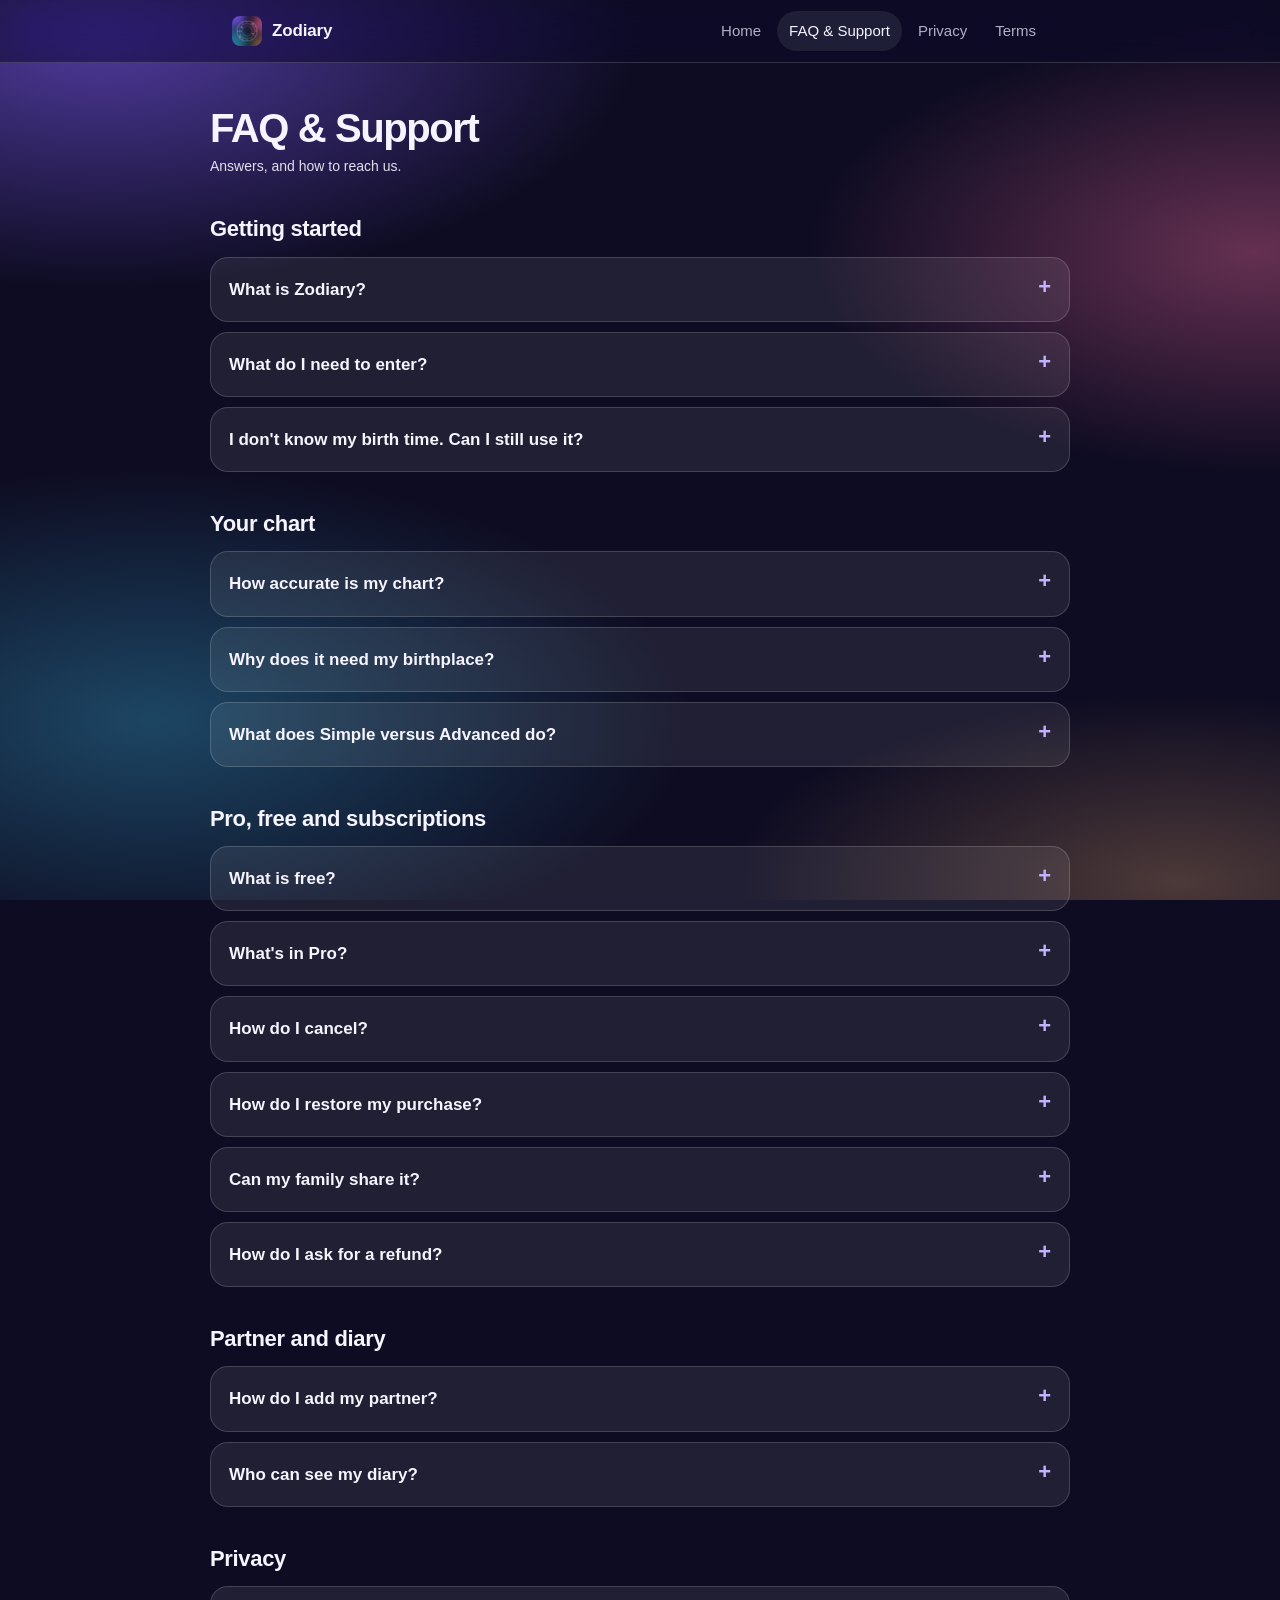
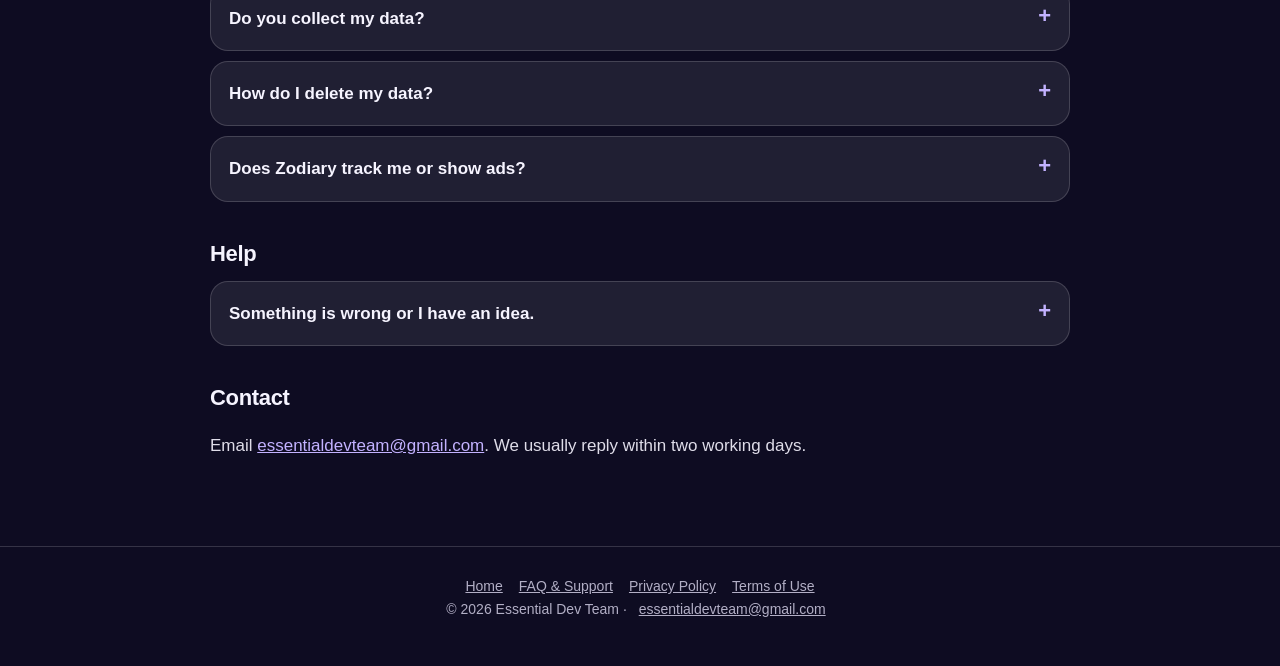
==== faq.html @ e6db09e1 "Zodiary website: home, privacy policy, terms, FAQ and support Co-Authored-By: Claude Sonnet 5.5 <nor" ====
<!doctype html>
<html lang="en"><head><meta charset="utf-8"><meta name="viewport" content="width=device-width, initial-scale=1">
<title>FAQ & Support · Zodiary</title><meta name="description" content="Answers about Zodiary: your chart, accuracy, Pro, subscriptions, partner, diary and privacy.">
<meta name="color-scheme" content="dark"><meta name="theme-color" content="#0e0c22">
<link rel="icon" href="favicon.png"><link rel="apple-touch-icon" href="icon.png"><link rel="stylesheet" href="style.css">
</head><body>
<header class="top"><div class="wrap"><a class="brand" href="index.html"><img src="icon.png" alt=""><span>Zodiary</span></a><nav><a href="index.html">Home</a><a href="faq.html" class=on>FAQ & Support</a><a href="privacy.html">Privacy</a><a href="terms.html">Terms</a></nav></div></header>
<main class="wrap doc"><h1>FAQ &amp; Support</h1><p class="meta">Answers, and how to reach us.</p><h2 id="getting-started">Getting started</h2><details><summary>What is Zodiary?</summary><p>Zodiary builds your birth chart and writes horoscopes for your day, week, month and year, with a private diary and compatibility with your partner.</p></details><details><summary>What do I need to enter?</summary><p>Your first name, birth date, birth time (if you know it) and birthplace. You can search any city or village, type coordinates, or pick the spot on a map.</p></details><details><summary>I don't know my birth time. Can I still use it?</summary><p>Yes. Turn on <em>I don't know my birth time</em>. Your planet signs stay accurate, but your rising sign and houses are approximate. You can add the time later in Profile → Edit Birth Details.</p></details><h2 id="your-chart">Your chart</h2><details><summary>How accurate is my chart?</summary><p>Planet positions are calculated with an astronomy engine, accurate to about one arcminute. The rising sign uses your birth time, birthplace and that place's time zone. If your chart differs from another app, the usual causes are a different birth time, a different house system, or sidereal versus tropical zodiac. Zodiary uses the tropical zodiac and equal houses.</p></details><details><summary>Why does it need my birthplace?</summary><p>Your rising sign and houses depend on where you were born, not just when. The birthplace also sets the time zone for your birth time.</p></details><details><summary>What does Simple versus Advanced do?</summary><p>Advanced adds exact degrees, house details and more aspects with their orbs on the Planets, Houses and Aspects tabs. The Life tab and the wheel look the same.</p></details><h2 id="pro">Pro, free and subscriptions</h2><details><summary>What is free?</summary><p>Today's horoscope and your chart on first open.</p></details><details><summary>What's in Pro?</summary><p>Weekly, monthly and yearly horoscopes, the full chart, the planner (best days, year view, Chinese zodiac), your partner's chart and compatibility, your daily diary, and asking the AI astrologer. It covers you plus one partner.</p></details><details><summary>How do I cancel?</summary><p>On your iPhone: Settings → your name → Subscriptions → Zodiary → Cancel. Do it at least 24 hours before renewal.</p></details><details><summary>How do I restore my purchase?</summary><p>Open the subscription screen and tap <em>Restore Purchases</em>.</p></details><details><summary>Can my family share it?</summary><p>Yes, where Family Sharing is enabled for the subscription, members of your Apple Family Group can use it on their own devices and set up their own chart.</p></details><details><summary>How do I ask for a refund?</summary><p>Apple handles refunds: <a href="https://reportaproblem.apple.com">reportaproblem.apple.com</a>.</p></details><h2 id="partner-and-diary">Partner and diary</h2><details><summary>How do I add my partner?</summary><p>Profile → Add Partner, or the Us tab. Zodiary supports one partner.</p></details><details><summary>Who can see my diary?</summary><p>Only you. Diary notes and moods stay on your device and are never sent to us or to the AI.</p></details><h2 id="privacy">Privacy</h2><details><summary>Do you collect my data?</summary><p>Your birth details, partner and diary stay on your device. AI requests send your birth details and question, but not your name or diary, to our server and Google's Gemini model. Anonymous usage statistics can be turned off in Profile → Settings → Privacy. See the <a href="privacy.html">Privacy Policy</a>.</p></details><details><summary>How do I delete my data?</summary><p>Delete your details in the app, or delete the app. To delete usage data tied to your phone, email us your Installation ID (Profile → Settings → Privacy).</p></details><details><summary>Does Zodiary track me or show ads?</summary><p>No. There are no ads, no tracking across other apps, and no account.</p></details><h2 id="help">Help</h2><details><summary>Something is wrong or I have an idea.</summary><p>Email <a href="mailto:essentialdevteam@gmail.com">essentialdevteam@gmail.com</a>. In the app, Profile → Settings → Report a Bug attaches a log that helps us fix it. Nothing is sent until you tap Send.</p></details><h2 id="contact">Contact</h2><p>Email <a href="mailto:essentialdevteam@gmail.com">essentialdevteam@gmail.com</a>. We usually reply within two working days.</p></main>
<footer><div class="wrap"><a href="index.html">Home</a><a href="faq.html">FAQ &amp; Support</a><a href="privacy.html">Privacy Policy</a><a href="terms.html">Terms of Use</a><br>© 2026 Essential Dev Team · <a href="mailto:essentialdevteam@gmail.com">essentialdevteam@gmail.com</a></div></footer>
</body></html>
---- style.css ----
:root{--bg:#0e0c22;--ink:#f6f4ff;--mute:rgba(236,232,255,.74);--line:rgba(255,255,255,.16);--card:rgba(255,255,255,.08);--acc:#c3b2ff;--accInk:#15122b}
*{box-sizing:border-box}html{scroll-behavior:smooth}
body{margin:0;color:var(--ink);font:17px/1.6 -apple-system,BlinkMacSystemFont,"SF Pro Text","Segoe UI",Roboto,sans-serif;background:var(--bg);min-height:100vh;
background-image:radial-gradient(60% 40% at 8% 4%,rgba(132,96,255,.55),transparent 70%),radial-gradient(50% 35% at 98% 28%,rgba(255,112,166,.36),transparent 70%),radial-gradient(60% 40% at 12% 80%,rgba(56,182,226,.34),transparent 70%),radial-gradient(50% 30% at 92% 98%,rgba(255,186,120,.26),transparent 70%);background-attachment:fixed}
a{color:var(--acc)}a:hover{opacity:.85}
.wrap{max-width:860px;margin:0 auto;padding:0 22px}
header.top{position:sticky;top:0;z-index:10;backdrop-filter:blur(22px) saturate(170%);-webkit-backdrop-filter:blur(22px) saturate(170%);background:rgba(14,12,34,.55);border-bottom:1px solid var(--line)}
header.top .wrap{display:flex;align-items:center;justify-content:space-between;gap:14px;height:62px}
.brand{display:flex;align-items:center;gap:10px;color:var(--ink);text-decoration:none;font-weight:650;letter-spacing:-.01em}
.brand img{width:30px;height:30px;border-radius:8px}
nav{display:flex;gap:4px;flex-wrap:wrap}nav a{color:var(--mute);text-decoration:none;padding:8px 12px;border-radius:999px;font-size:15px}
nav a.on,nav a:hover{color:var(--ink);background:var(--card)}
.hero{text-align:center;padding:72px 0 36px}
.hero .icon{width:112px;height:112px;border-radius:26px;box-shadow:0 18px 50px rgba(0,0,0,.45)}
h1{font-size:clamp(34px,6vw,54px);line-height:1.05;letter-spacing:-.035em;margin:24px 0 10px}
h1 span{display:block;color:var(--acc)}
.lead{font-size:20px;color:var(--mute);max-width:620px;margin:0 auto 26px}
.btn{display:inline-block;padding:14px 26px;border-radius:999px;background:var(--ink);color:var(--accInk);font-weight:650;text-decoration:none}
.btn.ghost{background:var(--card);color:var(--ink);border:1px solid var(--line);margin-left:8px}
.note{color:var(--mute);font-size:14px;margin-top:18px}
.grid{display:grid;grid-template-columns:repeat(auto-fit,minmax(240px,1fr));gap:14px;margin:18px 0 40px}
.card{background:var(--card);border:1px solid var(--line);border-radius:24px;padding:20px 22px;backdrop-filter:blur(20px);-webkit-backdrop-filter:blur(20px);box-shadow:inset 0 1px 0 rgba(255,255,255,.22)}
.card h3{margin:.2em 0 .3em;font-size:19px;letter-spacing:-.01em}.card p{margin:0;color:var(--mute);font-size:15.5px}
.pro{font-size:11px;font-weight:700;letter-spacing:.08em;padding:2px 8px;border-radius:999px;background:var(--acc);color:var(--accInk);vertical-align:middle}
h2{font-size:28px;letter-spacing:-.025em;margin:44px 0 12px}
main.doc{padding:44px 0 70px}main.doc h1{font-size:40px;margin:0 0 6px}main.doc h2{font-size:22px;margin:34px 0 8px;letter-spacing:-.015em}
main.doc p,main.doc li{color:rgba(246,244,255,.9)}main.doc li{margin:5px 0}
.meta{color:var(--mute);font-size:14px;margin:0 0 24px}
table{width:100%;border-collapse:collapse;margin:12px 0;font-size:15px}th,td{text-align:left;padding:10px 12px;border-bottom:1px solid var(--line);vertical-align:top}th{color:var(--mute);font-weight:600}
details{background:var(--card);border:1px solid var(--line);border-radius:18px;padding:4px 18px;margin:10px 0}
summary{cursor:pointer;font-weight:620;padding:14px 0;list-style:none}summary::-webkit-details-marker{display:none}
summary::after{content:"+";float:right;color:var(--acc);font-size:22px;line-height:1}details[open] summary::after{content:"–"}
details p{margin:0 0 16px;color:var(--mute)}
.toc{display:flex;flex-wrap:wrap;gap:8px;margin:0 0 20px}.toc a{font-size:14px;padding:6px 12px;border-radius:999px;background:var(--card);border:1px solid var(--line);text-decoration:none;color:var(--ink)}
footer{border-top:1px solid var(--line);padding:28px 0 46px;color:var(--mute);font-size:14px;text-align:center}footer a{color:var(--mute);margin:0 8px}
code{background:rgba(255,255,255,.1);padding:2px 6px;border-radius:6px;font-size:.92em}
@media (max-width:560px){nav a{padding:6px 9px;font-size:14px}.hero{padding-top:48px}.btn.ghost{margin:10px 0 0}}
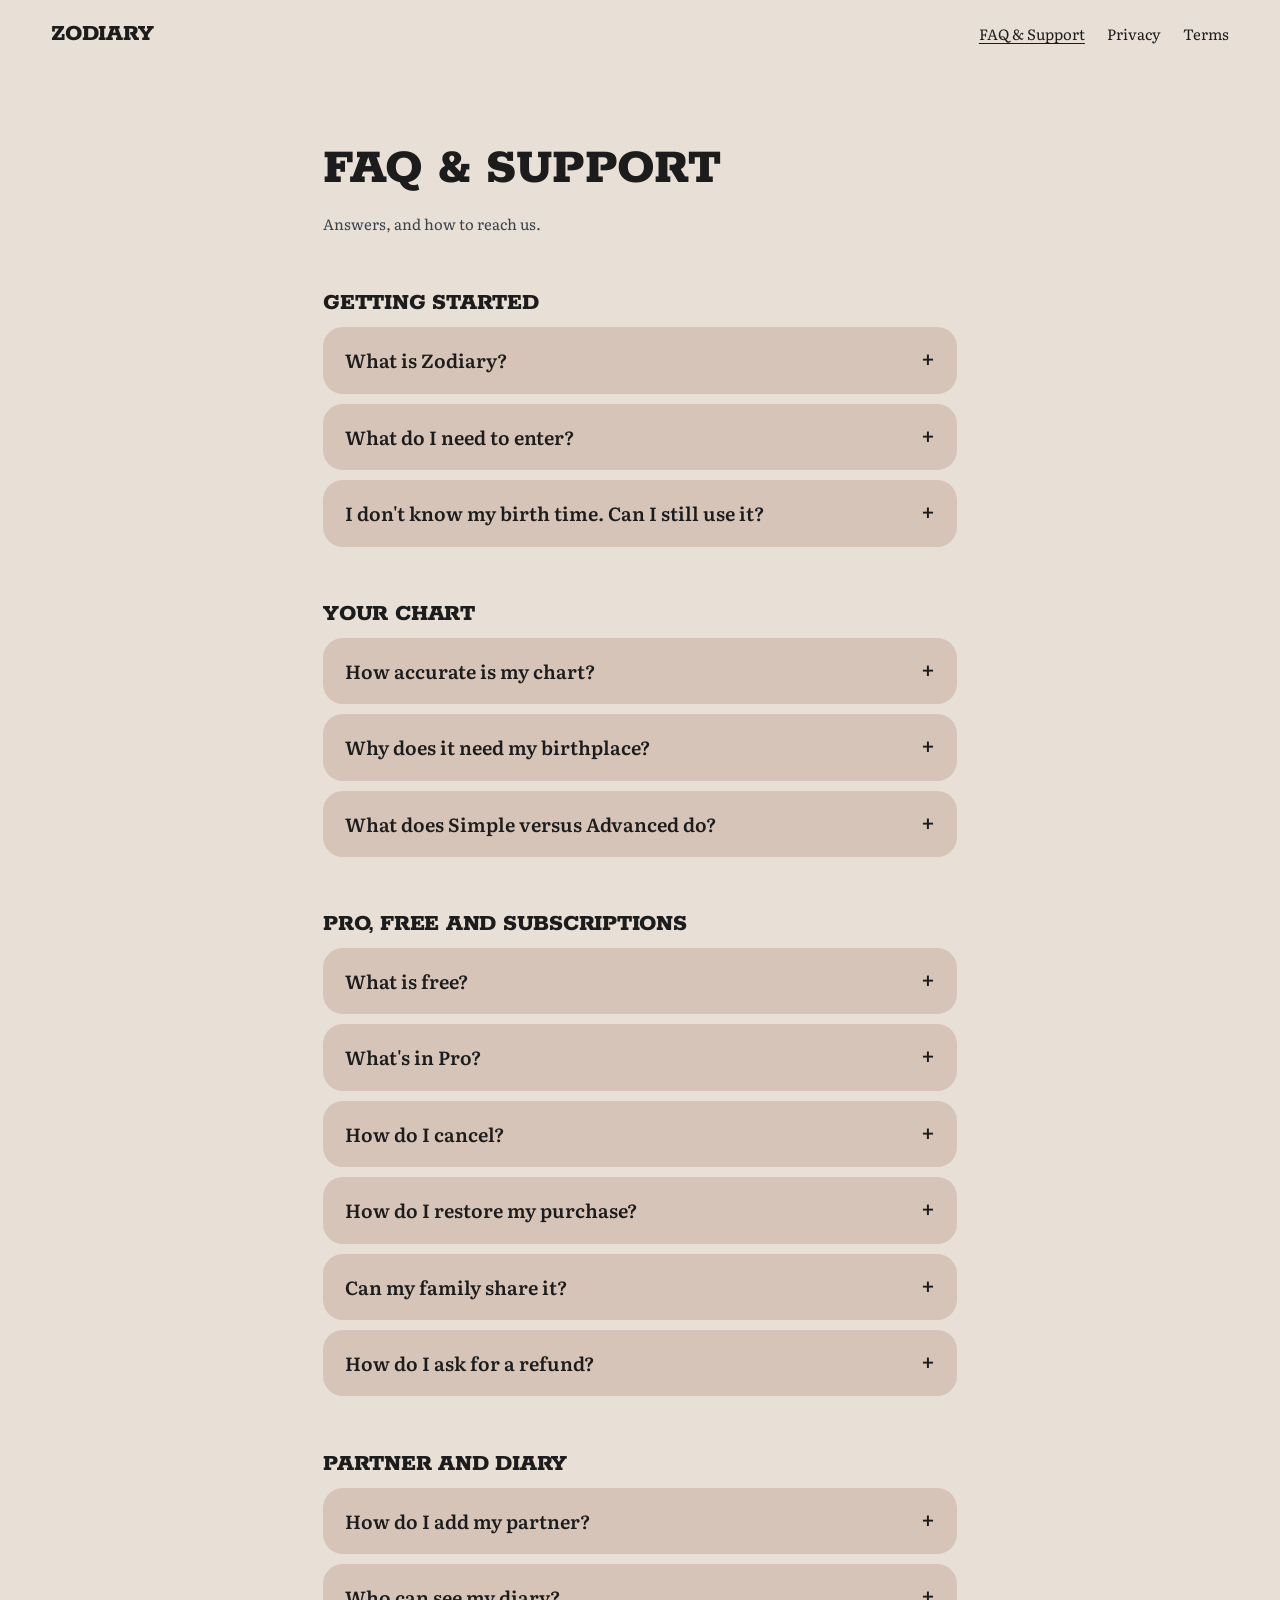
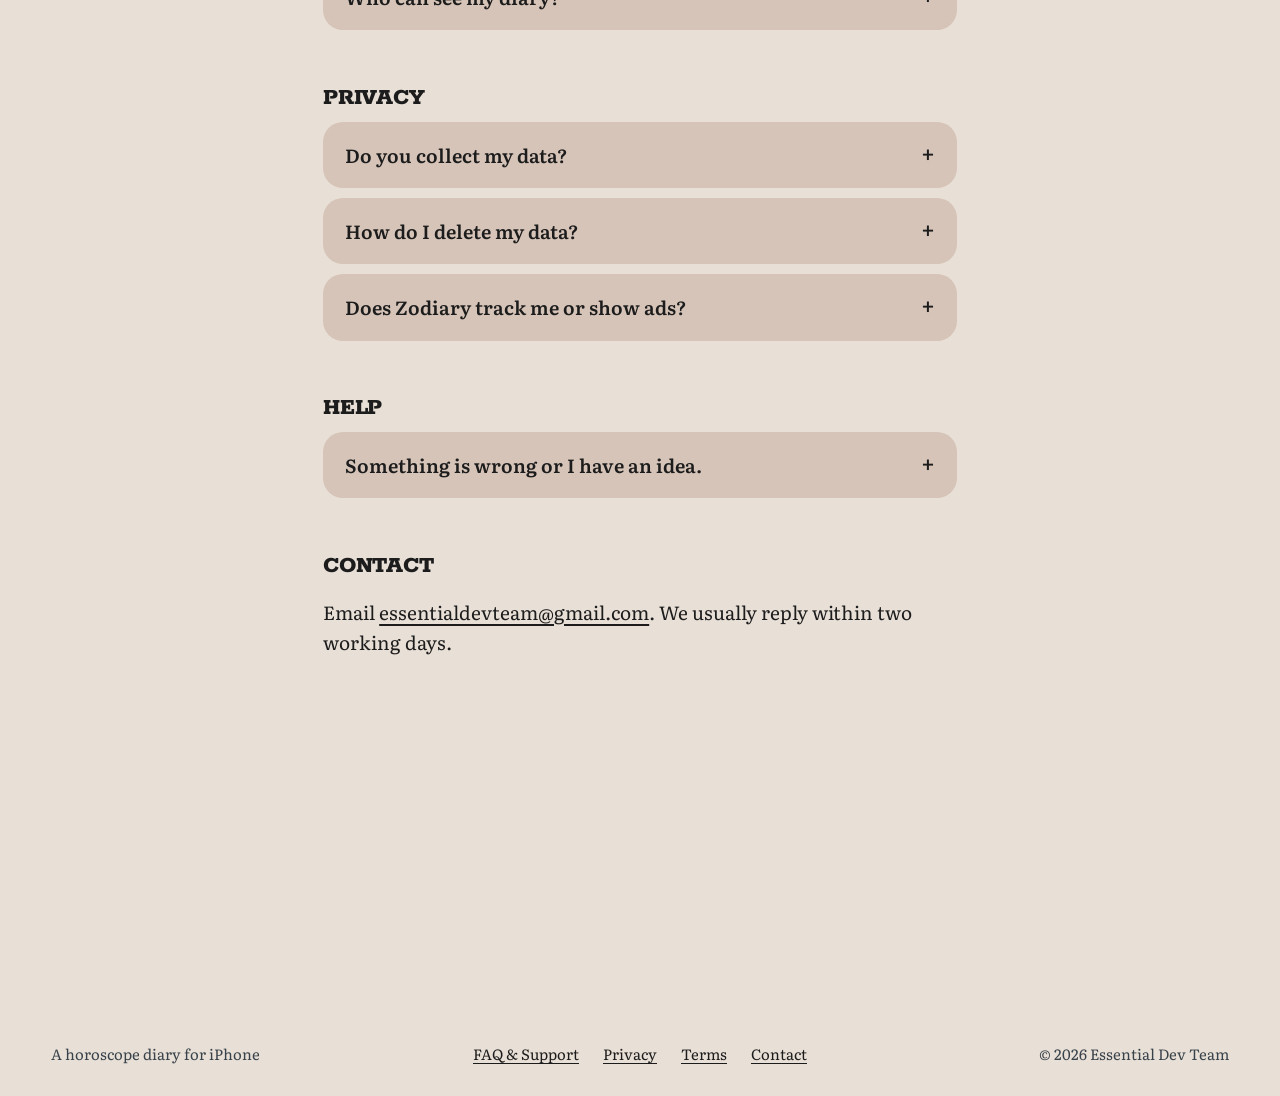
==== commit 8b0d2e75: "Redesign: split-stage landing with real app screenshots, live sign finder, motion; legal pages resty" ====
--- a/faq.html
+++ b/faq.html
@@ -1,10 +1,12 @@
 <!doctype html>
 <html lang="en"><head><meta charset="utf-8"><meta name="viewport" content="width=device-width, initial-scale=1">
-<title>FAQ & Support · Zodiary</title><meta name="description" content="Answers about Zodiary: your chart, accuracy, Pro, subscriptions, partner, diary and privacy.">
-<meta name="color-scheme" content="dark"><meta name="theme-color" content="#0e0c22">
-<link rel="icon" href="favicon.png"><link rel="apple-touch-icon" href="icon.png"><link rel="stylesheet" href="style.css">
+<title>FAQ & Support · Zodiary</title><meta name="description" content="Answers about Zodiary: your chart, accuracy, Pro, subscriptions, partner, diary and privacy."><meta name="theme-color" content="#e8dfd6">
+<link rel="icon" href="favicon.png"><link rel="apple-touch-icon" href="icon.png">
+<link rel="preconnect" href="https://fonts.googleapis.com"><link rel="preconnect" href="https://fonts.gstatic.com" crossorigin>
+<link href="https://fonts.googleapis.com/css2?family=Rokkitt:wght@800&family=Literata:ital,wght@0,400;0,600;1,400&display=swap" rel="stylesheet">
+<link rel="stylesheet" href="style.css">
 </head><body>
-<header class="top"><div class="wrap"><a class="brand" href="index.html"><img src="icon.png" alt=""><span>Zodiary</span></a><nav><a href="index.html">Home</a><a href="faq.html" class=on>FAQ & Support</a><a href="privacy.html">Privacy</a><a href="terms.html">Terms</a></nav></div></header>
-<main class="wrap doc"><h1>FAQ &amp; Support</h1><p class="meta">Answers, and how to reach us.</p><h2 id="getting-started">Getting started</h2><details><summary>What is Zodiary?</summary><p>Zodiary builds your birth chart and writes horoscopes for your day, week, month and year, with a private diary and compatibility with your partner.</p></details><details><summary>What do I need to enter?</summary><p>Your first name, birth date, birth time (if you know it) and birthplace. You can search any city or village, type coordinates, or pick the spot on a map.</p></details><details><summary>I don't know my birth time. Can I still use it?</summary><p>Yes. Turn on <em>I don't know my birth time</em>. Your planet signs stay accurate, but your rising sign and houses are approximate. You can add the time later in Profile → Edit Birth Details.</p></details><h2 id="your-chart">Your chart</h2><details><summary>How accurate is my chart?</summary><p>Planet positions are calculated with an astronomy engine, accurate to about one arcminute. The rising sign uses your birth time, birthplace and that place's time zone. If your chart differs from another app, the usual causes are a different birth time, a different house system, or sidereal versus tropical zodiac. Zodiary uses the tropical zodiac and equal houses.</p></details><details><summary>Why does it need my birthplace?</summary><p>Your rising sign and houses depend on where you were born, not just when. The birthplace also sets the time zone for your birth time.</p></details><details><summary>What does Simple versus Advanced do?</summary><p>Advanced adds exact degrees, house details and more aspects with their orbs on the Planets, Houses and Aspects tabs. The Life tab and the wheel look the same.</p></details><h2 id="pro">Pro, free and subscriptions</h2><details><summary>What is free?</summary><p>Today's horoscope and your chart on first open.</p></details><details><summary>What's in Pro?</summary><p>Weekly, monthly and yearly horoscopes, the full chart, the planner (best days, year view, Chinese zodiac), your partner's chart and compatibility, your daily diary, and asking the AI astrologer. It covers you plus one partner.</p></details><details><summary>How do I cancel?</summary><p>On your iPhone: Settings → your name → Subscriptions → Zodiary → Cancel. Do it at least 24 hours before renewal.</p></details><details><summary>How do I restore my purchase?</summary><p>Open the subscription screen and tap <em>Restore Purchases</em>.</p></details><details><summary>Can my family share it?</summary><p>Yes, where Family Sharing is enabled for the subscription, members of your Apple Family Group can use it on their own devices and set up their own chart.</p></details><details><summary>How do I ask for a refund?</summary><p>Apple handles refunds: <a href="https://reportaproblem.apple.com">reportaproblem.apple.com</a>.</p></details><h2 id="partner-and-diary">Partner and diary</h2><details><summary>How do I add my partner?</summary><p>Profile → Add Partner, or the Us tab. Zodiary supports one partner.</p></details><details><summary>Who can see my diary?</summary><p>Only you. Diary notes and moods stay on your device and are never sent to us or to the AI.</p></details><h2 id="privacy">Privacy</h2><details><summary>Do you collect my data?</summary><p>Your birth details, partner and diary stay on your device. AI requests send your birth details and question, but not your name or diary, to our server and Google's Gemini model. Anonymous usage statistics can be turned off in Profile → Settings → Privacy. See the <a href="privacy.html">Privacy Policy</a>.</p></details><details><summary>How do I delete my data?</summary><p>Delete your details in the app, or delete the app. To delete usage data tied to your phone, email us your Installation ID (Profile → Settings → Privacy).</p></details><details><summary>Does Zodiary track me or show ads?</summary><p>No. There are no ads, no tracking across other apps, and no account.</p></details><h2 id="help">Help</h2><details><summary>Something is wrong or I have an idea.</summary><p>Email <a href="mailto:essentialdevteam@gmail.com">essentialdevteam@gmail.com</a>. In the app, Profile → Settings → Report a Bug attaches a log that helps us fix it. Nothing is sent until you tap Send.</p></details><h2 id="contact">Contact</h2><p>Email <a href="mailto:essentialdevteam@gmail.com">essentialdevteam@gmail.com</a>. We usually reply within two working days.</p></main>
-<footer><div class="wrap"><a href="index.html">Home</a><a href="faq.html">FAQ &amp; Support</a><a href="privacy.html">Privacy Policy</a><a href="terms.html">Terms of Use</a><br>© 2026 Essential Dev Team · <a href="mailto:essentialdevteam@gmail.com">essentialdevteam@gmail.com</a></div></footer>
+<header class="bar"><a class="mark" href="./">Zodiary</a><nav aria-label="Main"><a href="faq.html" aria-current="page">FAQ &amp; Support</a><a href="privacy.html">Privacy</a><a href="terms.html">Terms</a></nav></header>
+<main class="doc"><h1>FAQ &amp; Support</h1><p class="meta">Answers, and how to reach us.</p><h2 id="getting-started">Getting started</h2><details><summary>What is Zodiary?</summary><p>Zodiary builds your birth chart and writes horoscopes for your day, week, month and year, with a private diary and compatibility with your partner.</p></details><details><summary>What do I need to enter?</summary><p>Your first name, birth date, birth time (if you know it) and birthplace. You can search any city or village, type coordinates, or pick the spot on a map.</p></details><details><summary>I don't know my birth time. Can I still use it?</summary><p>Yes. Turn on <em>I don't know my birth time</em>. Your planet signs stay accurate, but your rising sign and houses are approximate. You can add the time later in Profile → Edit Birth Details.</p></details><h2 id="your-chart">Your chart</h2><details><summary>How accurate is my chart?</summary><p>Planet positions are calculated with an astronomy engine, accurate to about one arcminute. The rising sign uses your birth time, birthplace and that place's time zone. If your chart differs from another app, the usual causes are a different birth time, a different house system, or sidereal versus tropical zodiac. Zodiary uses the tropical zodiac and equal houses.</p></details><details><summary>Why does it need my birthplace?</summary><p>Your rising sign and houses depend on where you were born, not just when. The birthplace also sets the time zone for your birth time.</p></details><details><summary>What does Simple versus Advanced do?</summary><p>Advanced adds exact degrees, house details and more aspects with their orbs on the Planets, Houses and Aspects tabs. The Life tab and the wheel look the same.</p></details><h2 id="pro">Pro, free and subscriptions</h2><details><summary>What is free?</summary><p>Today's horoscope and your chart on first open.</p></details><details><summary>What's in Pro?</summary><p>Weekly, monthly and yearly horoscopes, the full chart, the planner (best days, year view, Chinese zodiac), your partner's chart and compatibility, your daily diary, and asking the AI astrologer. It covers you plus one partner.</p></details><details><summary>How do I cancel?</summary><p>On your iPhone: Settings → your name → Subscriptions → Zodiary → Cancel. Do it at least 24 hours before renewal.</p></details><details><summary>How do I restore my purchase?</summary><p>Open the subscription screen and tap <em>Restore Purchases</em>.</p></details><details><summary>Can my family share it?</summary><p>Yes, where Family Sharing is enabled for the subscription, members of your Apple Family Group can use it on their own devices and set up their own chart.</p></details><details><summary>How do I ask for a refund?</summary><p>Apple handles refunds: <a href="https://reportaproblem.apple.com">reportaproblem.apple.com</a>.</p></details><h2 id="partner-and-diary">Partner and diary</h2><details><summary>How do I add my partner?</summary><p>Profile → Add Partner, or the Us tab. Zodiary supports one partner.</p></details><details><summary>Who can see my diary?</summary><p>Only you. Diary notes and moods stay on your device and are never sent to us or to the AI.</p></details><h2 id="privacy">Privacy</h2><details><summary>Do you collect my data?</summary><p>Your birth details, partner and diary stay on your device. AI requests send your birth details and question, but not your name or diary, to our server and Google's Gemini model. Anonymous usage statistics can be turned off in Profile → Settings → Privacy. See the <a href="privacy.html">Privacy Policy</a>.</p></details><details><summary>How do I delete my data?</summary><p>Delete your details in the app, or delete the app. To delete usage data tied to your phone, email us your Installation ID (Profile → Settings → Privacy).</p></details><details><summary>Does Zodiary track me or show ads?</summary><p>No. There are no ads, no tracking across other apps, and no account.</p></details><h2 id="help">Help</h2><details><summary>Something is wrong or I have an idea.</summary><p>Email <a href="mailto:essentialdevteam@gmail.com">essentialdevteam@gmail.com</a>.</p></details><h2 id="contact">Contact</h2><p>Email <a href="mailto:essentialdevteam@gmail.com">essentialdevteam@gmail.com</a>. We usually reply within two working days.</p></main>
+<footer class="foot"><span>A horoscope diary for iPhone</span><nav aria-label="Footer"><a href="faq.html">FAQ &amp; Support</a><a href="privacy.html">Privacy</a><a href="terms.html">Terms</a><a href="mailto:essentialdevteam@gmail.com">Contact</a></nav><span>&copy; 2026 Essential Dev Team</span></footer>
 </body></html>
--- a/style.css
+++ b/style.css
@@ -1,37 +1,49 @@
-:root{--bg:#0e0c22;--ink:#f6f4ff;--mute:rgba(236,232,255,.74);--line:rgba(255,255,255,.16);--card:rgba(255,255,255,.08);--acc:#c3b2ff;--accInk:#15122b}
-*{box-sizing:border-box}html{scroll-behavior:smooth}
-body{margin:0;color:var(--ink);font:17px/1.6 -apple-system,BlinkMacSystemFont,"SF Pro Text","Segoe UI",Roboto,sans-serif;background:var(--bg);min-height:100vh;
-background-image:radial-gradient(60% 40% at 8% 4%,rgba(132,96,255,.55),transparent 70%),radial-gradient(50% 35% at 98% 28%,rgba(255,112,166,.36),transparent 70%),radial-gradient(60% 40% at 12% 80%,rgba(56,182,226,.34),transparent 70%),radial-gradient(50% 30% at 92% 98%,rgba(255,186,120,.26),transparent 70%);background-attachment:fixed}
-a{color:var(--acc)}a:hover{opacity:.85}
-.wrap{max-width:860px;margin:0 auto;padding:0 22px}
-header.top{position:sticky;top:0;z-index:10;backdrop-filter:blur(22px) saturate(170%);-webkit-backdrop-filter:blur(22px) saturate(170%);background:rgba(14,12,34,.55);border-bottom:1px solid var(--line)}
-header.top .wrap{display:flex;align-items:center;justify-content:space-between;gap:14px;height:62px}
-.brand{display:flex;align-items:center;gap:10px;color:var(--ink);text-decoration:none;font-weight:650;letter-spacing:-.01em}
-.brand img{width:30px;height:30px;border-radius:8px}
-nav{display:flex;gap:4px;flex-wrap:wrap}nav a{color:var(--mute);text-decoration:none;padding:8px 12px;border-radius:999px;font-size:15px}
-nav a.on,nav a:hover{color:var(--ink);background:var(--card)}
-.hero{text-align:center;padding:72px 0 36px}
-.hero .icon{width:112px;height:112px;border-radius:26px;box-shadow:0 18px 50px rgba(0,0,0,.45)}
-h1{font-size:clamp(34px,6vw,54px);line-height:1.05;letter-spacing:-.035em;margin:24px 0 10px}
-h1 span{display:block;color:var(--acc)}
-.lead{font-size:20px;color:var(--mute);max-width:620px;margin:0 auto 26px}
-.btn{display:inline-block;padding:14px 26px;border-radius:999px;background:var(--ink);color:var(--accInk);font-weight:650;text-decoration:none}
-.btn.ghost{background:var(--card);color:var(--ink);border:1px solid var(--line);margin-left:8px}
-.note{color:var(--mute);font-size:14px;margin-top:18px}
-.grid{display:grid;grid-template-columns:repeat(auto-fit,minmax(240px,1fr));gap:14px;margin:18px 0 40px}
-.card{background:var(--card);border:1px solid var(--line);border-radius:24px;padding:20px 22px;backdrop-filter:blur(20px);-webkit-backdrop-filter:blur(20px);box-shadow:inset 0 1px 0 rgba(255,255,255,.22)}
-.card h3{margin:.2em 0 .3em;font-size:19px;letter-spacing:-.01em}.card p{margin:0;color:var(--mute);font-size:15.5px}
-.pro{font-size:11px;font-weight:700;letter-spacing:.08em;padding:2px 8px;border-radius:999px;background:var(--acc);color:var(--accInk);vertical-align:middle}
-h2{font-size:28px;letter-spacing:-.025em;margin:44px 0 12px}
-main.doc{padding:44px 0 70px}main.doc h1{font-size:40px;margin:0 0 6px}main.doc h2{font-size:22px;margin:34px 0 8px;letter-spacing:-.015em}
-main.doc p,main.doc li{color:rgba(246,244,255,.9)}main.doc li{margin:5px 0}
-.meta{color:var(--mute);font-size:14px;margin:0 0 24px}
-table{width:100%;border-collapse:collapse;margin:12px 0;font-size:15px}th,td{text-align:left;padding:10px 12px;border-bottom:1px solid var(--line);vertical-align:top}th{color:var(--mute);font-weight:600}
-details{background:var(--card);border:1px solid var(--line);border-radius:18px;padding:4px 18px;margin:10px 0}
-summary{cursor:pointer;font-weight:620;padding:14px 0;list-style:none}summary::-webkit-details-marker{display:none}
-summary::after{content:"+";float:right;color:var(--acc);font-size:22px;line-height:1}details[open] summary::after{content:"–"}
-details p{margin:0 0 16px;color:var(--mute)}
-.toc{display:flex;flex-wrap:wrap;gap:8px;margin:0 0 20px}.toc a{font-size:14px;padding:6px 12px;border-radius:999px;background:var(--card);border:1px solid var(--line);text-decoration:none;color:var(--ink)}
-footer{border-top:1px solid var(--line);padding:28px 0 46px;color:var(--mute);font-size:14px;text-align:center}footer a{color:var(--mute);margin:0 8px}
-code{background:rgba(255,255,255,.1);padding:2px 6px;border-radius:6px;font-size:.92em}
-@media (max-width:560px){nav a{padding:6px 9px;font-size:14px}.hero{padding-top:48px}.btn.ghost{margin:10px 0 0}}
+/* Zodiary site: shared tokens, legal pages */
+:root{
+  --bg:#a6b3bc; --surface:#b2bdc5; --paper:#e8dfd6; --ink:#1c1c1c; --muted:#38424a;
+  --accent:#2c3620; --accent-ink:#e3e2da;
+  --f2:#b7c8be; --f3:#d6c4b8; --f4:#2c3620;
+  --r:28px; --m:clamp(20px,4vw,56px);
+  --display:"Rokkitt","Rockwell","Roboto Slab",Georgia,serif;
+  --text:"Literata",Charter,"Iowan Old Style",Georgia,serif;
+  --s-small:clamp(.875rem,.85rem + .1vw,.9375rem);
+  --s-body:clamp(1.0625rem,1rem + .3vw,1.1875rem);
+  --s-lead:clamp(1.25rem,1.1rem + .7vw,1.5rem);
+  --s-head:clamp(2rem,1.3rem + 2.6vw,3.25rem);
+  --s-display:clamp(3rem,7vw,6.5rem);
+    --ease:cubic-bezier(.2,.7,.2,1);
+}
+*{box-sizing:border-box}
+html{scroll-behavior:smooth;-webkit-text-size-adjust:100%}
+body{margin:0;background:var(--paper);color:var(--ink);font:400 var(--s-body)/1.6 var(--text);-webkit-font-smoothing:antialiased}
+img{display:block;max-width:100%}
+a{color:inherit;text-underline-offset:.2em;text-decoration-thickness:.08em}
+a:hover{text-decoration-color:var(--accent)}
+:focus-visible{outline:3px solid var(--accent);outline-offset:3px;border-radius:6px}
+::selection{background:var(--accent);color:var(--accent-ink)}
+.display,h1,h2,h3{font-family:var(--display);font-weight:800;text-transform:uppercase;letter-spacing:-.01em;line-height:.95;margin:0}
+.btn{display:inline-block;background:var(--accent);color:var(--accent-ink);font:600 var(--s-body)/1 var(--text);padding:18px 30px;border-radius:999px;border:0;text-decoration:none;cursor:pointer;transition:transform .25s var(--ease),background .25s}
+.btn:hover{background:#3b4829}.btn:active{transform:scale(.97)}
+.small{font-size:var(--s-small);color:var(--muted)}
+/* legal pages */
+.bar{display:flex;justify-content:space-between;align-items:baseline;gap:20px;padding:22px var(--m);flex-wrap:wrap}
+.bar .mark{font:800 var(--s-lead)/1 var(--display);text-transform:uppercase;text-decoration:none;letter-spacing:-.01em}
+.bar nav{display:flex;gap:22px;flex-wrap:wrap;font-size:var(--s-small)}
+.bar nav a{text-decoration:none}.bar nav a:hover,.bar nav a[aria-current]{text-decoration:underline}
+main.doc{max-width:46rem;margin:0 auto;padding:clamp(32px,6vw,84px) var(--m) 96px}
+main.doc h1{font-size:var(--s-head);margin:0 0 .35em}
+main.doc h2{font-size:var(--s-lead);margin:2.3em 0 .5em;line-height:1}
+main.doc p,main.doc li{max-width:62ch}
+main.doc li{margin:.4em 0}
+.meta{color:var(--muted);font-size:var(--s-small);margin:0 0 2em}
+.toc{display:flex;flex-wrap:wrap;gap:8px;margin:0 0 1.5em}.toc a{font-size:var(--s-small);padding:8px 14px;border-radius:999px;background:var(--f3);text-decoration:none}.toc a:hover{background:var(--f2)}
+table{width:100%;border-collapse:collapse;margin:1em 0;font-size:var(--s-small)}th,td{text-align:left;padding:10px 12px;border-bottom:1px solid rgba(0,0,0,.16);vertical-align:top}th{color:var(--muted)}
+details{background:var(--f3);border-radius:20px;padding:2px 22px;margin:10px 0}
+details[open]{background:var(--f2)}
+summary{cursor:pointer;font-weight:600;padding:16px 0;list-style:none}summary::-webkit-details-marker{display:none}
+summary::after{content:"+";float:right;font-size:1.5rem;line-height:1}details[open] summary::after{content:"–"}
+details p{margin:0 0 18px;color:var(--muted)}
+.foot{padding:30vh var(--m) 30px;display:grid;grid-template-columns:1fr auto 1fr;gap:20px;font-size:var(--s-small);color:var(--muted)}
+.foot nav{display:flex;gap:24px;flex-wrap:wrap;justify-content:center}.foot nav a{color:var(--ink)}.foot span:last-child{text-align:right}
+@media(max-width:700px){.foot{grid-template-columns:1fr;padding-top:20vh;gap:8px}.foot nav{justify-content:flex-start}.foot span:last-child{text-align:left}}
+@media(prefers-reduced-motion:reduce){*{transition:none!important;animation:none!important}html{scroll-behavior:auto}}
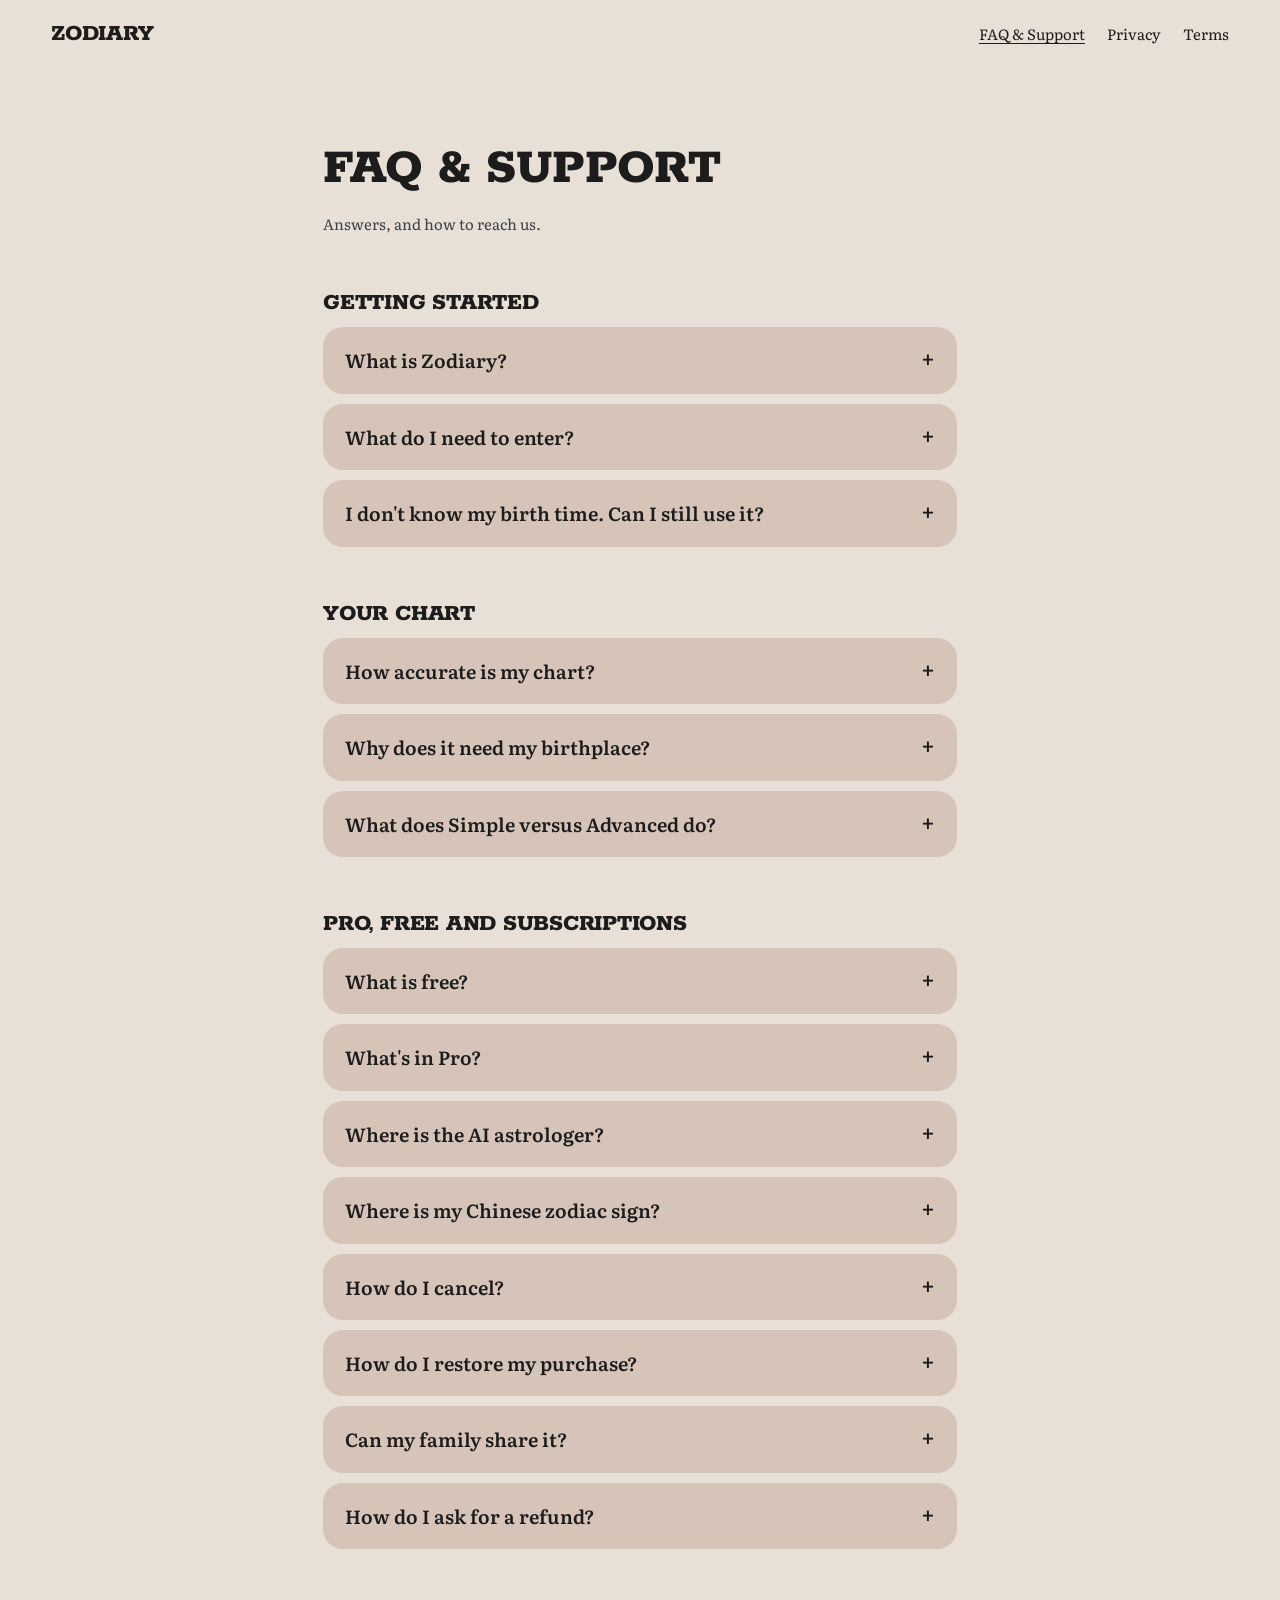
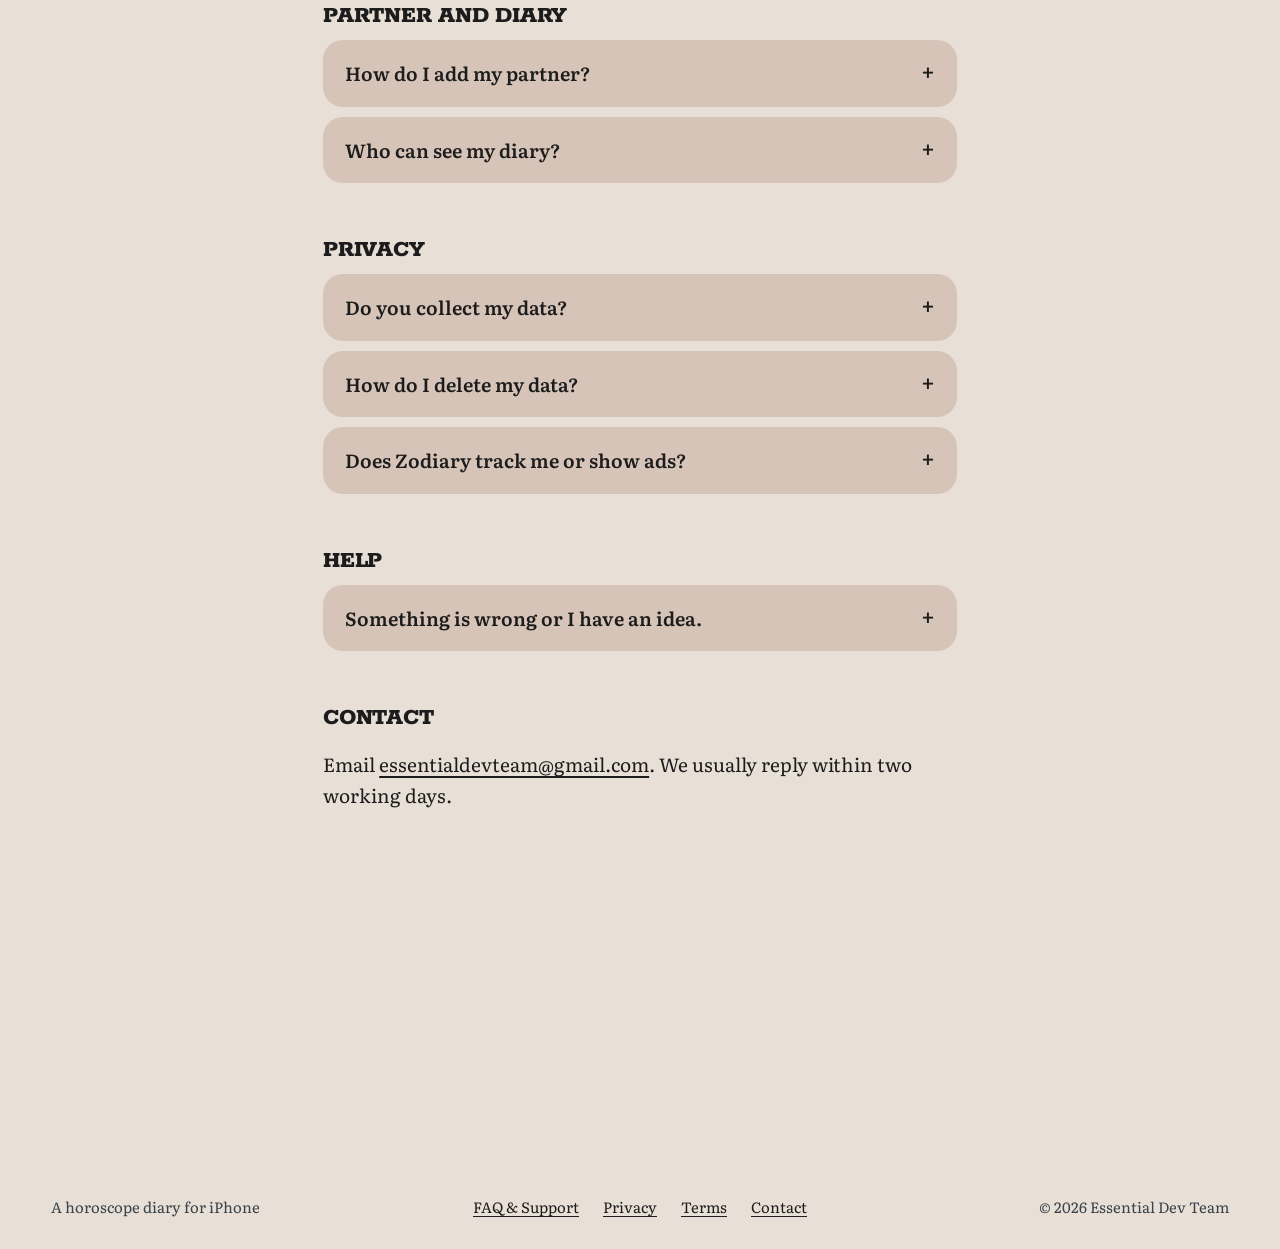
==== commit b4044966: "FAQ: where the astrologer and the Chinese zodiac are Co-Authored-By: Claude Fable 5.2 <noreply@anthr" ====
--- a/faq.html
+++ b/faq.html
@@ -7,6 +7,6 @@
 <link rel="stylesheet" href="style.css">
 </head><body>
 <header class="bar"><a class="mark" href="./">Zodiary</a><nav aria-label="Main"><a href="faq.html" aria-current="page">FAQ &amp; Support</a><a href="privacy.html">Privacy</a><a href="terms.html">Terms</a></nav></header>
-<main class="doc"><h1>FAQ &amp; Support</h1><p class="meta">Answers, and how to reach us.</p><h2 id="getting-started">Getting started</h2><details><summary>What is Zodiary?</summary><p>Zodiary builds your birth chart and writes horoscopes for your day, week, month and year, with a private diary and compatibility with your partner.</p></details><details><summary>What do I need to enter?</summary><p>Your first name, birth date, birth time (if you know it) and birthplace. You can search any city or village, type coordinates, or pick the spot on a map.</p></details><details><summary>I don't know my birth time. Can I still use it?</summary><p>Yes. Turn on <em>I don't know my birth time</em>. Your planet signs stay accurate, but your rising sign and houses are approximate. You can add the time later in Profile → Edit Birth Details.</p></details><h2 id="your-chart">Your chart</h2><details><summary>How accurate is my chart?</summary><p>Planet positions are calculated with an astronomy engine, accurate to about one arcminute. The rising sign uses your birth time, birthplace and that place's time zone. If your chart differs from another app, the usual causes are a different birth time, a different house system, or sidereal versus tropical zodiac. Zodiary uses the tropical zodiac and equal houses.</p></details><details><summary>Why does it need my birthplace?</summary><p>Your rising sign and houses depend on where you were born, not just when. The birthplace also sets the time zone for your birth time.</p></details><details><summary>What does Simple versus Advanced do?</summary><p>Advanced adds exact degrees, house details and more aspects with their orbs on the Planets, Houses and Aspects tabs. The Life tab and the wheel look the same.</p></details><h2 id="pro">Pro, free and subscriptions</h2><details><summary>What is free?</summary><p>Today's horoscope and your chart on first open.</p></details><details><summary>What's in Pro?</summary><p>Weekly, monthly and yearly horoscopes, the full chart, the planner (best days, year view, Chinese zodiac), your partner's chart and compatibility, your daily diary, and asking the AI astrologer. It covers you plus one partner.</p></details><details><summary>How do I cancel?</summary><p>On your iPhone: Settings → your name → Subscriptions → Zodiary → Cancel. Do it at least 24 hours before renewal.</p></details><details><summary>How do I restore my purchase?</summary><p>Open the subscription screen and tap <em>Restore Purchases</em>.</p></details><details><summary>Can my family share it?</summary><p>Yes, where Family Sharing is enabled for the subscription, members of your Apple Family Group can use it on their own devices and set up their own chart.</p></details><details><summary>How do I ask for a refund?</summary><p>Apple handles refunds: <a href="https://reportaproblem.apple.com">reportaproblem.apple.com</a>.</p></details><h2 id="partner-and-diary">Partner and diary</h2><details><summary>How do I add my partner?</summary><p>Profile → Add Partner, or the Us tab. Zodiary supports one partner.</p></details><details><summary>Who can see my diary?</summary><p>Only you. Diary notes and moods stay on your device and are never sent to us or to the AI.</p></details><h2 id="privacy">Privacy</h2><details><summary>Do you collect my data?</summary><p>Your birth details, partner and diary stay on your device. AI requests send your birth details and question, but not your name or diary, to our server and Google's Gemini model. Anonymous usage statistics can be turned off in Profile → Settings → Privacy. See the <a href="privacy.html">Privacy Policy</a>.</p></details><details><summary>How do I delete my data?</summary><p>Delete your details in the app, or delete the app. To delete usage data tied to your phone, email us your Installation ID (Profile → Settings → Privacy).</p></details><details><summary>Does Zodiary track me or show ads?</summary><p>No. There are no ads, no tracking across other apps, and no account.</p></details><h2 id="help">Help</h2><details><summary>Something is wrong or I have an idea.</summary><p>Email <a href="mailto:essentialdevteam@gmail.com">essentialdevteam@gmail.com</a>.</p></details><h2 id="contact">Contact</h2><p>Email <a href="mailto:essentialdevteam@gmail.com">essentialdevteam@gmail.com</a>. We usually reply within two working days.</p></main>
+<main class="doc"><h1>FAQ &amp; Support</h1><p class="meta">Answers, and how to reach us.</p><h2 id="getting-started">Getting started</h2><details><summary>What is Zodiary?</summary><p>Zodiary builds your birth chart and writes horoscopes for your day, week, month and year, with a private diary and compatibility with your partner.</p></details><details><summary>What do I need to enter?</summary><p>Your first name, birth date, birth time (if you know it) and birthplace. You can search any city or village, type coordinates, or pick the spot on a map.</p></details><details><summary>I don't know my birth time. Can I still use it?</summary><p>Yes. Turn on <em>I don't know my birth time</em>. Your planet signs stay accurate, but your rising sign and houses are approximate. You can add the time later in Profile → Edit Birth Details.</p></details><h2 id="your-chart">Your chart</h2><details><summary>How accurate is my chart?</summary><p>Planet positions are calculated with an astronomy engine, accurate to about one arcminute. The rising sign uses your birth time, birthplace and that place's time zone. If your chart differs from another app, the usual causes are a different birth time, a different house system, or sidereal versus tropical zodiac. Zodiary uses the tropical zodiac and equal houses.</p></details><details><summary>Why does it need my birthplace?</summary><p>Your rising sign and houses depend on where you were born, not just when. The birthplace also sets the time zone for your birth time.</p></details><details><summary>What does Simple versus Advanced do?</summary><p>Advanced adds exact degrees, house details and more aspects with their orbs on the Planets, Houses and Aspects tabs. The Life tab and the wheel look the same.</p></details><h2 id="pro">Pro, free and subscriptions</h2><details><summary>What is free?</summary><p>Today's horoscope and your chart on first open.</p></details><details><summary>What's in Pro?</summary><p>Weekly, monthly and yearly horoscopes, the full chart, the planner (best days, year view, Chinese zodiac), your partner's chart and compatibility, your daily diary, and asking the AI astrologer. It covers you plus one partner.</p></details><details><summary>Where is the AI astrologer?</summary><p>Tap the sparkles button at the top of Today or Us, or any “Ask” button on a card. It opens a chat about your chart. The New Chat button at the top clears the conversation.</p></details><details><summary>Where is my Chinese zodiac sign?</summary><p>On the Chart tab, tap the Chinese Zodiac tile, or open Planner and choose Chinese. Your year sign changes at the lunar New Year, not on 1 January.</p></details><details><summary>How do I cancel?</summary><p>On your iPhone: Settings → your name → Subscriptions → Zodiary → Cancel. Do it at least 24 hours before renewal.</p></details><details><summary>How do I restore my purchase?</summary><p>Open the subscription screen and tap <em>Restore Purchases</em>.</p></details><details><summary>Can my family share it?</summary><p>Yes, where Family Sharing is enabled for the subscription, members of your Apple Family Group can use it on their own devices and set up their own chart.</p></details><details><summary>How do I ask for a refund?</summary><p>Apple handles refunds: <a href="https://reportaproblem.apple.com">reportaproblem.apple.com</a>.</p></details><h2 id="partner-and-diary">Partner and diary</h2><details><summary>How do I add my partner?</summary><p>Profile → Add Partner, or the Us tab. Zodiary supports one partner.</p></details><details><summary>Who can see my diary?</summary><p>Only you. Diary notes and moods stay on your device. The one exception is the month in review: if you tap "Write My Month Summary", that month's notes and moods are sent to the AI to write it, and only then.</p></details><h2 id="privacy">Privacy</h2><details><summary>Do you collect my data?</summary><p>Your birth details, partner and diary stay on your device. AI requests send your calculated chart and your question, never your name, birth date or birthplace, through our server to OpenAI. Your diary is sent only if you ask for a month in review. Anonymous usage statistics can be turned off in Profile → Settings → Privacy. See the <a href="privacy.html">Privacy Policy</a>.</p></details><details><summary>How do I delete my data?</summary><p>Delete your details in the app, or delete the app. To delete usage data tied to your phone, email us your Installation ID (Profile → Settings → Privacy).</p></details><details><summary>Does Zodiary track me or show ads?</summary><p>No. There are no ads, no tracking across other apps, and no account.</p></details><h2 id="help">Help</h2><details><summary>Something is wrong or I have an idea.</summary><p>Email <a href="mailto:essentialdevteam@gmail.com">essentialdevteam@gmail.com</a>.</p></details><h2 id="contact">Contact</h2><p>Email <a href="mailto:essentialdevteam@gmail.com">essentialdevteam@gmail.com</a>. We usually reply within two working days.</p></main>
 <footer class="foot"><span>A horoscope diary for iPhone</span><nav aria-label="Footer"><a href="faq.html">FAQ &amp; Support</a><a href="privacy.html">Privacy</a><a href="terms.html">Terms</a><a href="mailto:essentialdevteam@gmail.com">Contact</a></nav><span>&copy; 2026 Essential Dev Team</span></footer>
 </body></html>
